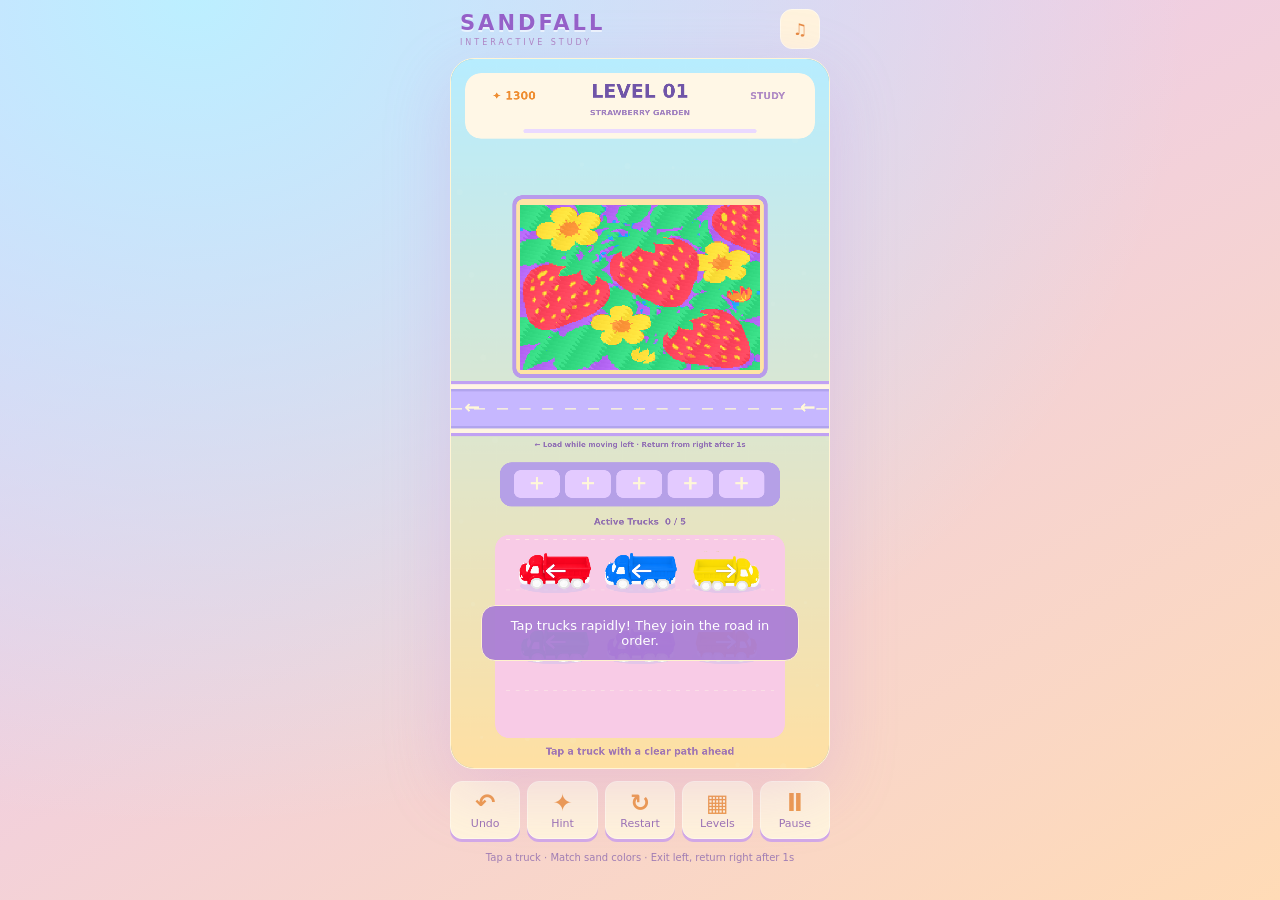
==== index.html @ ad568c91 "Add files via upload" ====
<!doctype html>
<html lang="en">
  <head>
    <meta charset="utf-8" />
    <meta
      name="viewport"
      content="width=device-width,initial-scale=1,viewport-fit=cover"
    />
    <title>Sandfall · Study Edition</title>
    <link rel="stylesheet" href="style.css" />
  </head>
  <body>
    <main>
      <header>
        <div><strong>SANDFALL</strong><small>INTERACTIVE STUDY</small></div>
        <button id="sound" aria-label="Toggle sound">♫</button>
      </header>
      <section id="stage">
        <canvas
          id="game"
          width="960"
          height="1800"
          aria-label="Color sand truck-loading puzzle"
        ></canvas>
        <div id="toast" role="status" aria-live="polite"></div>
        <div id="modal" hidden>
          <article>
            <span>✦</span>
            <h1 id="title"></h1>
            <div id="body"></div>
            <button id="action">Continue</button
            ><button id="close">Back to Game</button>
          </article>
        </div>
      </section>
      <nav>
        <button id="undo"><b>↶</b>Undo</button
        ><button id="hint"><b>✦</b>Hint</button
        ><button id="restart"><b>↻</b>Restart</button
        ><button id="levels"><b>▦</b>Levels</button
        ><button id="pause"><b>Ⅱ</b>Pause</button>
      </nav>
      <footer>
        Tap a truck · Match sand colors · Exit left, return right after 1s
      </footer>
    </main>
    <script src="js/levels.js"></script>
    <script src="js/art.js"></script>
    <script src="js/audio.js"></script>
    <script src="js/sand.js"></script>
    <script src="js/game.js"></script>
  </body>
</html>
---- style.css ----
* {
  box-sizing: border-box;
}
body {
  margin: 0;
  min-height: 100svh;
  background: radial-gradient(ellipse at 20% 0%, #315951, transparent 60%),
    #12282f;
  color: #edf7f3;
  font-family: system-ui, sans-serif;
  display: flex;
  justify-content: center;
}
main {
  width: min(100%, 460px);
  padding: 0 10px 14px;
}
header {
  height: 66px;
  display: flex;
  align-items: center;
  justify-content: space-between;
  padding: 0 10px;
}
strong {
  font-size: 21px;
  letter-spacing: 3px;
}
small {
  display: block;
  font-size: 8px;
  letter-spacing: 3px;
  color: #aac7ba;
  margin-top: 3px;
}
button {
  font: inherit;
  cursor: pointer;
  touch-action: manipulation;
  border-radius: 12px;
  background: #294a43;
  color: #e2eee5;
  border: 1px solid #537268;
}
button:focus-visible {
  outline: 3px solid #ffc75b;
  outline-offset: 3px;
}
header button {
  width: 40px;
  height: 40px;
  color: #f6d07c;
}
#stage {
  position: relative;
  overflow: hidden;
  border-radius: 24px;
  border: 1px solid #678b7b;
  box-shadow: 0 20px 70px #0005;
}
canvas {
  width: 100%;
  display: block;
  aspect-ratio: 480/900;
  touch-action: none;
  background: #a8c9b3;
}
nav {
  display: flex;
  gap: 7px;
  margin-top: 12px;
}
nav button {
  flex: 1;
  min-width: 0;
  padding: 8px 0;
  font-size: 11px;
  box-shadow: 0 3px 0 #0c201c;
}
nav b {
  display: block;
  font-size: 24px;
  color: #f6d07c;
  line-height: 27px;
}
footer {
  text-align: center;
  font-size: 10px;
  color: #9ab8ae;
  margin-top: 13px;
}
#toast {
  position: absolute;
  left: 8%;
  right: 8%;
  bottom: 15%;
  background: #173b35ed;
  border: 1px solid #96b5a1;
  border-radius: 14px;
  padding: 12px;
  text-align: center;
  font-size: 13px;
  pointer-events: none;
  opacity: 0;
  transition: opacity 0.2s;
}
#toast.show {
  opacity: 1;
}
#modal {
  position: absolute;
  inset: 0;
  display: grid;
  place-items: center;
  background: #0b2926b8;
  backdrop-filter: blur(8px);
  padding: 20px;
}
#modal[hidden] {
  display: none;
}
article {
  width: 100%;
  max-height: 90%;
  overflow: auto;
  background: #f8f3df;
  color: #23433b;
  border: 4px solid #fff9e9;
  border-radius: 25px;
  text-align: center;
  padding: 22px 18px;
}
article > span {
  font-size: 48px;
  color: #e2a431;
}
article h1 {
  font-size: 25px;
}
#body {
  font-size: 14px;
  line-height: 1.8;
  white-space: pre-line;
}
article > button {
  display: block;
  width: 100%;
  background: #eab948;
  color: #3c3c21;
  border: 0;
  border-bottom: 4px solid #b38a2c;
  padding: 12px;
  margin-top: 12px;
  font-weight: 800;
}
#close {
  background: #dbe7d9;
  border-bottom-color: #b2c6b2;
}
.grid {
  display: grid;
  grid-template-columns: repeat(4, 1fr);
  gap: 8px;
}
.grid button {
  padding: 10px;
  background: #d5e4cf;
  color: #23433b;
}
.grid button.selected {
  background: #6bb596;
  color: white;
}
@media (min-width: 800px) {
  main {
    width: 400px;
  }
  header {
    height: 58px;
  }
}
@media (prefers-reduced-motion: reduce) {
  #toast {
    transition: none;
  }
}
button[hidden] {
  display: none !important;
}

body {
  background: radial-gradient(ellipse at 15% 0%, #bcefff, transparent 65%),
    linear-gradient(150deg, #e6c6ff, #ffdbb6);
  color: #7853a3;
}
header button {
  background: #fff3dd;
  color: #e68a43;
  border-color: #fff9ec;
}
strong {
  color: #9561c9;
  text-shadow: 0 2px #fff9;
}
small {
  color: #ae84c4;
}
nav button {
  background: #fff3dc;
  color: #9b72b5;
  border-color: #fff9e9;
  box-shadow: 0 3px #d2a8e7;
}
nav b {
  color: #ed9a4b;
}
footer {
  color: #a17eb5;
}
#stage {
  border-color: #fff5d6;
  box-shadow: 0 20px 65px #c789db44;
}
#toast {
  background: #ab80d5f5;
  border-color: #fff2cd;
  color: #fff;
}
#modal {
  background: #bb93df88;
}
article {
  color: #8b65ac;
  background: #fff6e7;
}
#close {
  background: #e7d5ff;
  border-bottom-color: #c8ace9;
}
.grid button {
  background: #e9d4ff;
  color: #9762b6;
}
.grid button.selected {
  background: #ffab78;
  color: #fff;
}

.grid {
  grid-template-columns: repeat(2, minmax(0, 1fr));
  gap: 10px;
}
.grid button {
  padding: 5px;
  overflow: hidden;
  min-width: 0;
}
.grid img {
  display: block;
  width: 100%;
  aspect-ratio: 3/2;
  object-fit: cover;
  border-radius: 7px;
  image-rendering: auto;
}
.grid span {
  display: block;
  font-size: 10px;
  line-height: 1.35;
  padding: 5px 1px;
  white-space: normal;
}
#body {
  overflow-wrap: anywhere;
}
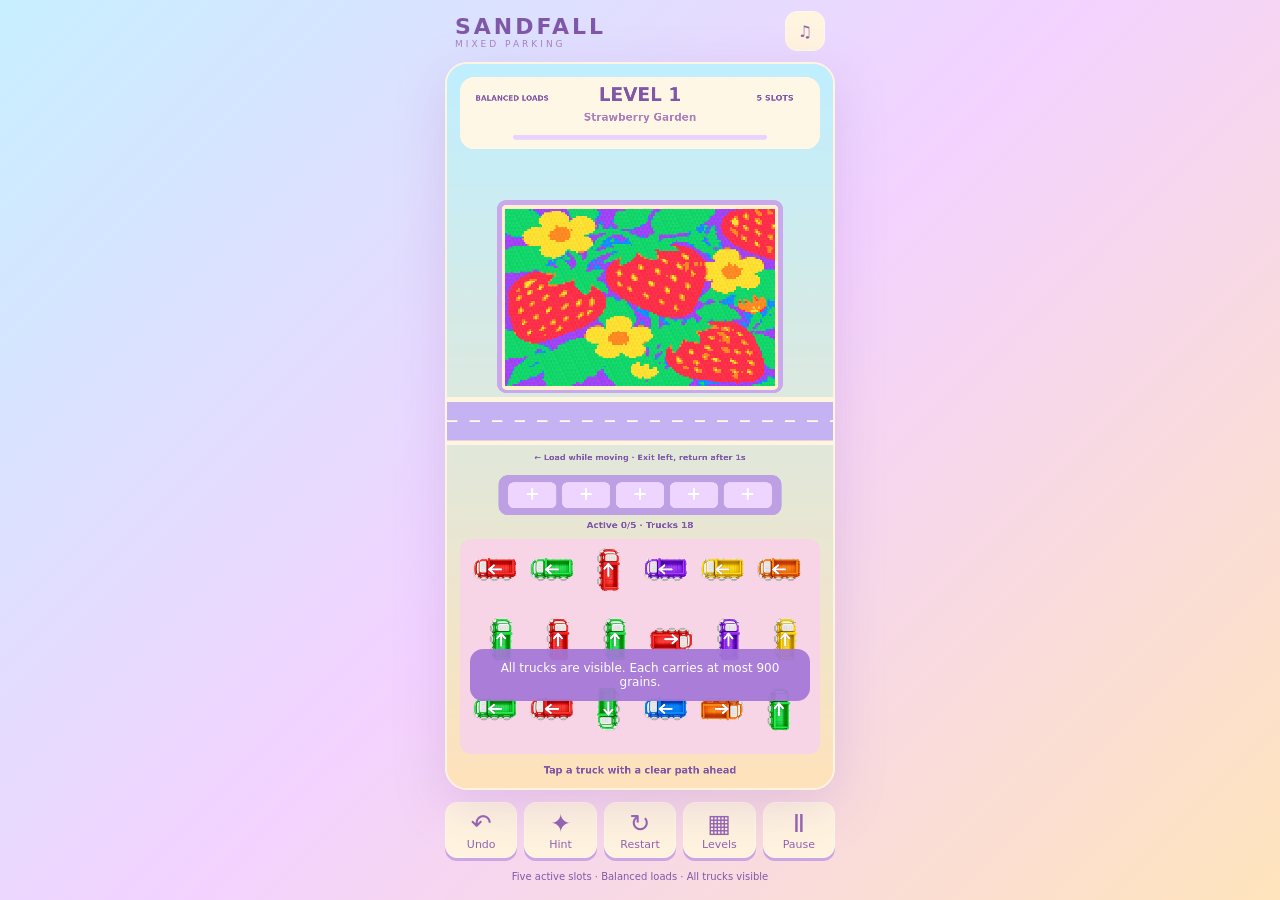
==== commit 955593a1: "revised" ====
--- a/index.html
+++ b/index.html
@@ -1,53 +1 @@
-<!doctype html>
-<html lang="en">
-  <head>
-    <meta charset="utf-8" />
-    <meta
-      name="viewport"
-      content="width=device-width,initial-scale=1,viewport-fit=cover"
-    />
-    <title>Sandfall · Study Edition</title>
-    <link rel="stylesheet" href="style.css" />
-  </head>
-  <body>
-    <main>
-      <header>
-        <div><strong>SANDFALL</strong><small>INTERACTIVE STUDY</small></div>
-        <button id="sound" aria-label="Toggle sound">♫</button>
-      </header>
-      <section id="stage">
-        <canvas
-          id="game"
-          width="960"
-          height="1800"
-          aria-label="Color sand truck-loading puzzle"
-        ></canvas>
-        <div id="toast" role="status" aria-live="polite"></div>
-        <div id="modal" hidden>
-          <article>
-            <span>✦</span>
-            <h1 id="title"></h1>
-            <div id="body"></div>
-            <button id="action">Continue</button
-            ><button id="close">Back to Game</button>
-          </article>
-        </div>
-      </section>
-      <nav>
-        <button id="undo"><b>↶</b>Undo</button
-        ><button id="hint"><b>✦</b>Hint</button
-        ><button id="restart"><b>↻</b>Restart</button
-        ><button id="levels"><b>▦</b>Levels</button
-        ><button id="pause"><b>Ⅱ</b>Pause</button>
-      </nav>
-      <footer>
-        Tap a truck · Match sand colors · Exit left, return right after 1s
-      </footer>
-    </main>
-    <script src="js/levels.js"></script>
-    <script src="js/art.js"></script>
-    <script src="js/audio.js"></script>
-    <script src="js/sand.js"></script>
-    <script src="js/game.js"></script>
-  </body>
-</html>
+<!doctype html><html lang="en"><head><meta charset="utf-8"><meta name="viewport" content="width=device-width,initial-scale=1"><title>Sandfall - Balanced Mixed Parking</title><link rel="stylesheet" href="style.css"></head><body><main><header><div><strong>SANDFALL</strong><small>MIXED PARKING</small></div><button id="sound" aria-label="Toggle sound">♫</button></header><section><canvas id="game" width="960" height="1800" aria-label="Sand loading puzzle"></canvas><div id="toast" role="status" aria-live="polite"></div><div id="modal" hidden><article><h1 id="title"></h1><div id="body"></div><button id="resume">Continue</button></article></div></section><nav><button id="undo">↶<span>Undo</span></button><button id="hint">✦<span>Hint</span></button><button id="restart">↻<span>Restart</span></button><button id="levels">▦<span>Levels</span></button><button id="pause">Ⅱ<span>Pause</span></button></nav><footer>Five active slots · Balanced loads · All trucks visible</footer></main><script src="js/art.js"></script><script src="js/game.js"></script></body></html>
--- a/style.css
+++ b/style.css
@@ -1,275 +1 @@
-* {
-  box-sizing: border-box;
-}
-body {
-  margin: 0;
-  min-height: 100svh;
-  background: radial-gradient(ellipse at 20% 0%, #315951, transparent 60%),
-    #12282f;
-  color: #edf7f3;
-  font-family: system-ui, sans-serif;
-  display: flex;
-  justify-content: center;
-}
-main {
-  width: min(100%, 460px);
-  padding: 0 10px 14px;
-}
-header {
-  height: 66px;
-  display: flex;
-  align-items: center;
-  justify-content: space-between;
-  padding: 0 10px;
-}
-strong {
-  font-size: 21px;
-  letter-spacing: 3px;
-}
-small {
-  display: block;
-  font-size: 8px;
-  letter-spacing: 3px;
-  color: #aac7ba;
-  margin-top: 3px;
-}
-button {
-  font: inherit;
-  cursor: pointer;
-  touch-action: manipulation;
-  border-radius: 12px;
-  background: #294a43;
-  color: #e2eee5;
-  border: 1px solid #537268;
-}
-button:focus-visible {
-  outline: 3px solid #ffc75b;
-  outline-offset: 3px;
-}
-header button {
-  width: 40px;
-  height: 40px;
-  color: #f6d07c;
-}
-#stage {
-  position: relative;
-  overflow: hidden;
-  border-radius: 24px;
-  border: 1px solid #678b7b;
-  box-shadow: 0 20px 70px #0005;
-}
-canvas {
-  width: 100%;
-  display: block;
-  aspect-ratio: 480/900;
-  touch-action: none;
-  background: #a8c9b3;
-}
-nav {
-  display: flex;
-  gap: 7px;
-  margin-top: 12px;
-}
-nav button {
-  flex: 1;
-  min-width: 0;
-  padding: 8px 0;
-  font-size: 11px;
-  box-shadow: 0 3px 0 #0c201c;
-}
-nav b {
-  display: block;
-  font-size: 24px;
-  color: #f6d07c;
-  line-height: 27px;
-}
-footer {
-  text-align: center;
-  font-size: 10px;
-  color: #9ab8ae;
-  margin-top: 13px;
-}
-#toast {
-  position: absolute;
-  left: 8%;
-  right: 8%;
-  bottom: 15%;
-  background: #173b35ed;
-  border: 1px solid #96b5a1;
-  border-radius: 14px;
-  padding: 12px;
-  text-align: center;
-  font-size: 13px;
-  pointer-events: none;
-  opacity: 0;
-  transition: opacity 0.2s;
-}
-#toast.show {
-  opacity: 1;
-}
-#modal {
-  position: absolute;
-  inset: 0;
-  display: grid;
-  place-items: center;
-  background: #0b2926b8;
-  backdrop-filter: blur(8px);
-  padding: 20px;
-}
-#modal[hidden] {
-  display: none;
-}
-article {
-  width: 100%;
-  max-height: 90%;
-  overflow: auto;
-  background: #f8f3df;
-  color: #23433b;
-  border: 4px solid #fff9e9;
-  border-radius: 25px;
-  text-align: center;
-  padding: 22px 18px;
-}
-article > span {
-  font-size: 48px;
-  color: #e2a431;
-}
-article h1 {
-  font-size: 25px;
-}
-#body {
-  font-size: 14px;
-  line-height: 1.8;
-  white-space: pre-line;
-}
-article > button {
-  display: block;
-  width: 100%;
-  background: #eab948;
-  color: #3c3c21;
-  border: 0;
-  border-bottom: 4px solid #b38a2c;
-  padding: 12px;
-  margin-top: 12px;
-  font-weight: 800;
-}
-#close {
-  background: #dbe7d9;
-  border-bottom-color: #b2c6b2;
-}
-.grid {
-  display: grid;
-  grid-template-columns: repeat(4, 1fr);
-  gap: 8px;
-}
-.grid button {
-  padding: 10px;
-  background: #d5e4cf;
-  color: #23433b;
-}
-.grid button.selected {
-  background: #6bb596;
-  color: white;
-}
-@media (min-width: 800px) {
-  main {
-    width: 400px;
-  }
-  header {
-    height: 58px;
-  }
-}
-@media (prefers-reduced-motion: reduce) {
-  #toast {
-    transition: none;
-  }
-}
-button[hidden] {
-  display: none !important;
-}
-
-body {
-  background: radial-gradient(ellipse at 15% 0%, #bcefff, transparent 65%),
-    linear-gradient(150deg, #e6c6ff, #ffdbb6);
-  color: #7853a3;
-}
-header button {
-  background: #fff3dd;
-  color: #e68a43;
-  border-color: #fff9ec;
-}
-strong {
-  color: #9561c9;
-  text-shadow: 0 2px #fff9;
-}
-small {
-  color: #ae84c4;
-}
-nav button {
-  background: #fff3dc;
-  color: #9b72b5;
-  border-color: #fff9e9;
-  box-shadow: 0 3px #d2a8e7;
-}
-nav b {
-  color: #ed9a4b;
-}
-footer {
-  color: #a17eb5;
-}
-#stage {
-  border-color: #fff5d6;
-  box-shadow: 0 20px 65px #c789db44;
-}
-#toast {
-  background: #ab80d5f5;
-  border-color: #fff2cd;
-  color: #fff;
-}
-#modal {
-  background: #bb93df88;
-}
-article {
-  color: #8b65ac;
-  background: #fff6e7;
-}
-#close {
-  background: #e7d5ff;
-  border-bottom-color: #c8ace9;
-}
-.grid button {
-  background: #e9d4ff;
-  color: #9762b6;
-}
-.grid button.selected {
-  background: #ffab78;
-  color: #fff;
-}
-
-.grid {
-  grid-template-columns: repeat(2, minmax(0, 1fr));
-  gap: 10px;
-}
-.grid button {
-  padding: 5px;
-  overflow: hidden;
-  min-width: 0;
-}
-.grid img {
-  display: block;
-  width: 100%;
-  aspect-ratio: 3/2;
-  object-fit: cover;
-  border-radius: 7px;
-  image-rendering: auto;
-}
-.grid span {
-  display: block;
-  font-size: 10px;
-  line-height: 1.35;
-  padding: 5px 1px;
-  white-space: normal;
-}
-#body {
-  overflow-wrap: anywhere;
-}
+*{box-sizing:border-box}body{margin:0;min-height:100svh;background:linear-gradient(135deg,#c7efff,#f3d2ff,#ffe4bc);font-family:system-ui,sans-serif;color:#8058a8;display:flex;justify-content:center}main{width:min(100%,460px);padding:0 10px 16px}header{height:62px;display:flex;justify-content:space-between;align-items:center;padding:0 10px}strong{letter-spacing:3px;font-size:22px}small{display:block;font-size:9px;letter-spacing:3px;color:#a881be}button{font:inherit;cursor:pointer;touch-action:manipulation;border:1px solid #fff8e9;border-radius:12px;background:#fff4df;color:#9462b2}button:focus-visible{outline:3px solid #ff9c5d;outline-offset:2px}header button{width:40px;height:40px}section{position:relative;border:2px solid #fff5df;border-radius:22px;overflow:hidden;box-shadow:0 16px 50px #ad7bc844}canvas{display:block;width:100%;aspect-ratio:480/900;touch-action:none}nav{display:flex;gap:7px;margin-top:12px}nav button{flex:1;min-width:0;font-size:25px;padding:6px 0;box-shadow:0 3px #cda5e3}nav span{display:block;font-size:11px}footer{text-align:center;font-size:10px;margin-top:13px}#toast{position:absolute;left:6%;right:6%;bottom:12%;padding:12px;background:#a477d8ed;color:white;text-align:center;border-radius:13px;font-size:12px;opacity:0;pointer-events:none}#toast.show{opacity:1}#modal{position:absolute;inset:0;display:grid;place-items:center;padding:18px;background:#b98edcaa;backdrop-filter:blur(6px)}#modal[hidden]{display:none}article{width:100%;max-height:90%;overflow:auto;padding:18px;background:#fff5e5;border:3px solid white;border-radius:22px;text-align:center}article h1{font-size:24px}#body{font-size:13px;line-height:1.7;white-space:pre-line}#resume{width:100%;padding:12px;margin-top:15px;background:#ffc681}.grid{display:grid;grid-template-columns:repeat(2,minmax(0,1fr));gap:9px}.grid button{padding:5px;font-size:10px}.grid img{display:block;width:100%;border-radius:8px}.grid span{display:block;padding:4px}@media(min-width:800px){main{width:410px}}
